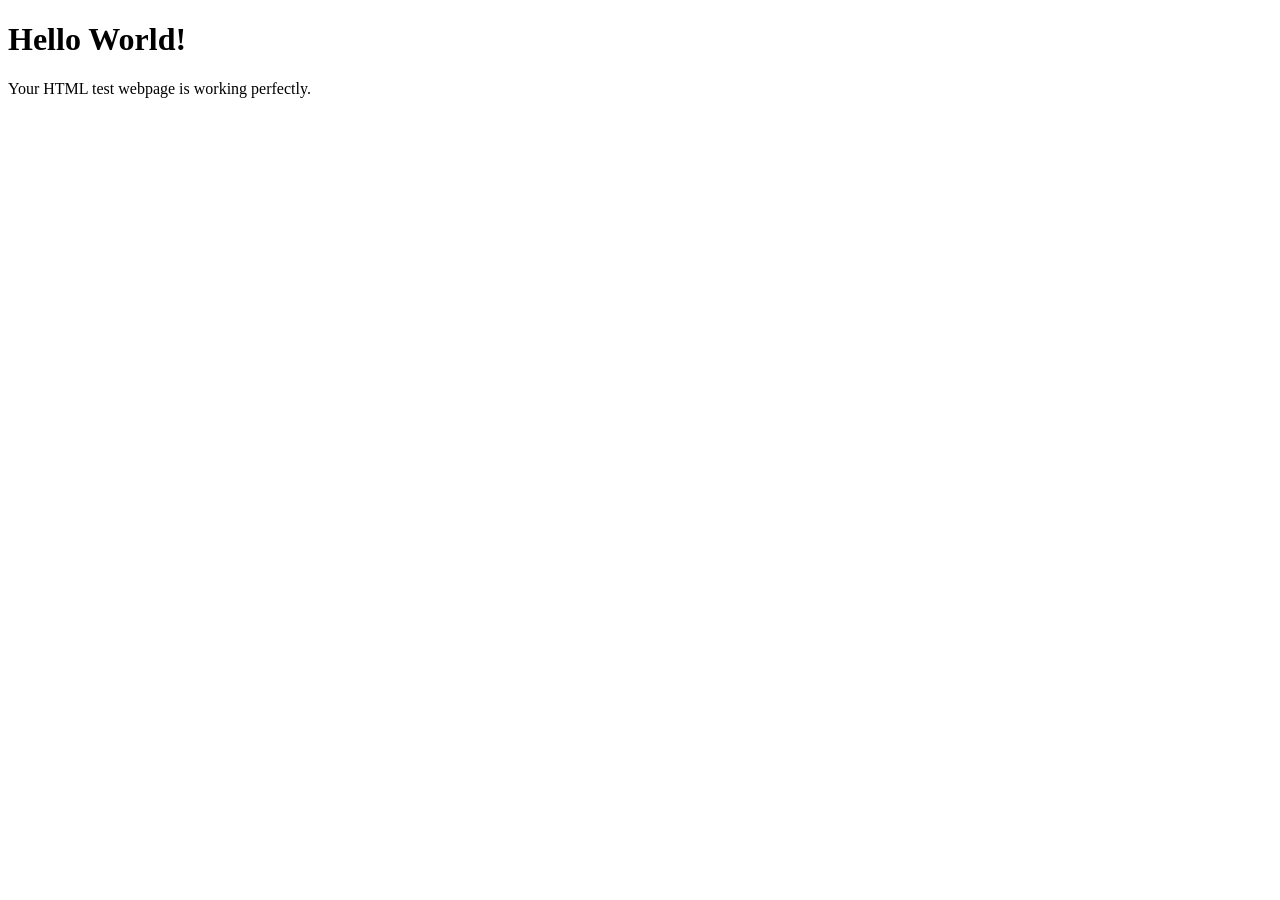
==== index.html @ b7997cdb "Create initial HTML structure for test webpage" ====
<!DOCTYPE html>
<html lang="en">
<head>
    <meta charset="UTF-8">
    <meta name="viewport" content="width=device-width, initial-scale=1.0">
    <title>Test Webpage</title>
</head>
<body>
    <h1>Hello World!</h1>
    <p>Your HTML test webpage is working perfectly.</p>
</body>
</html>
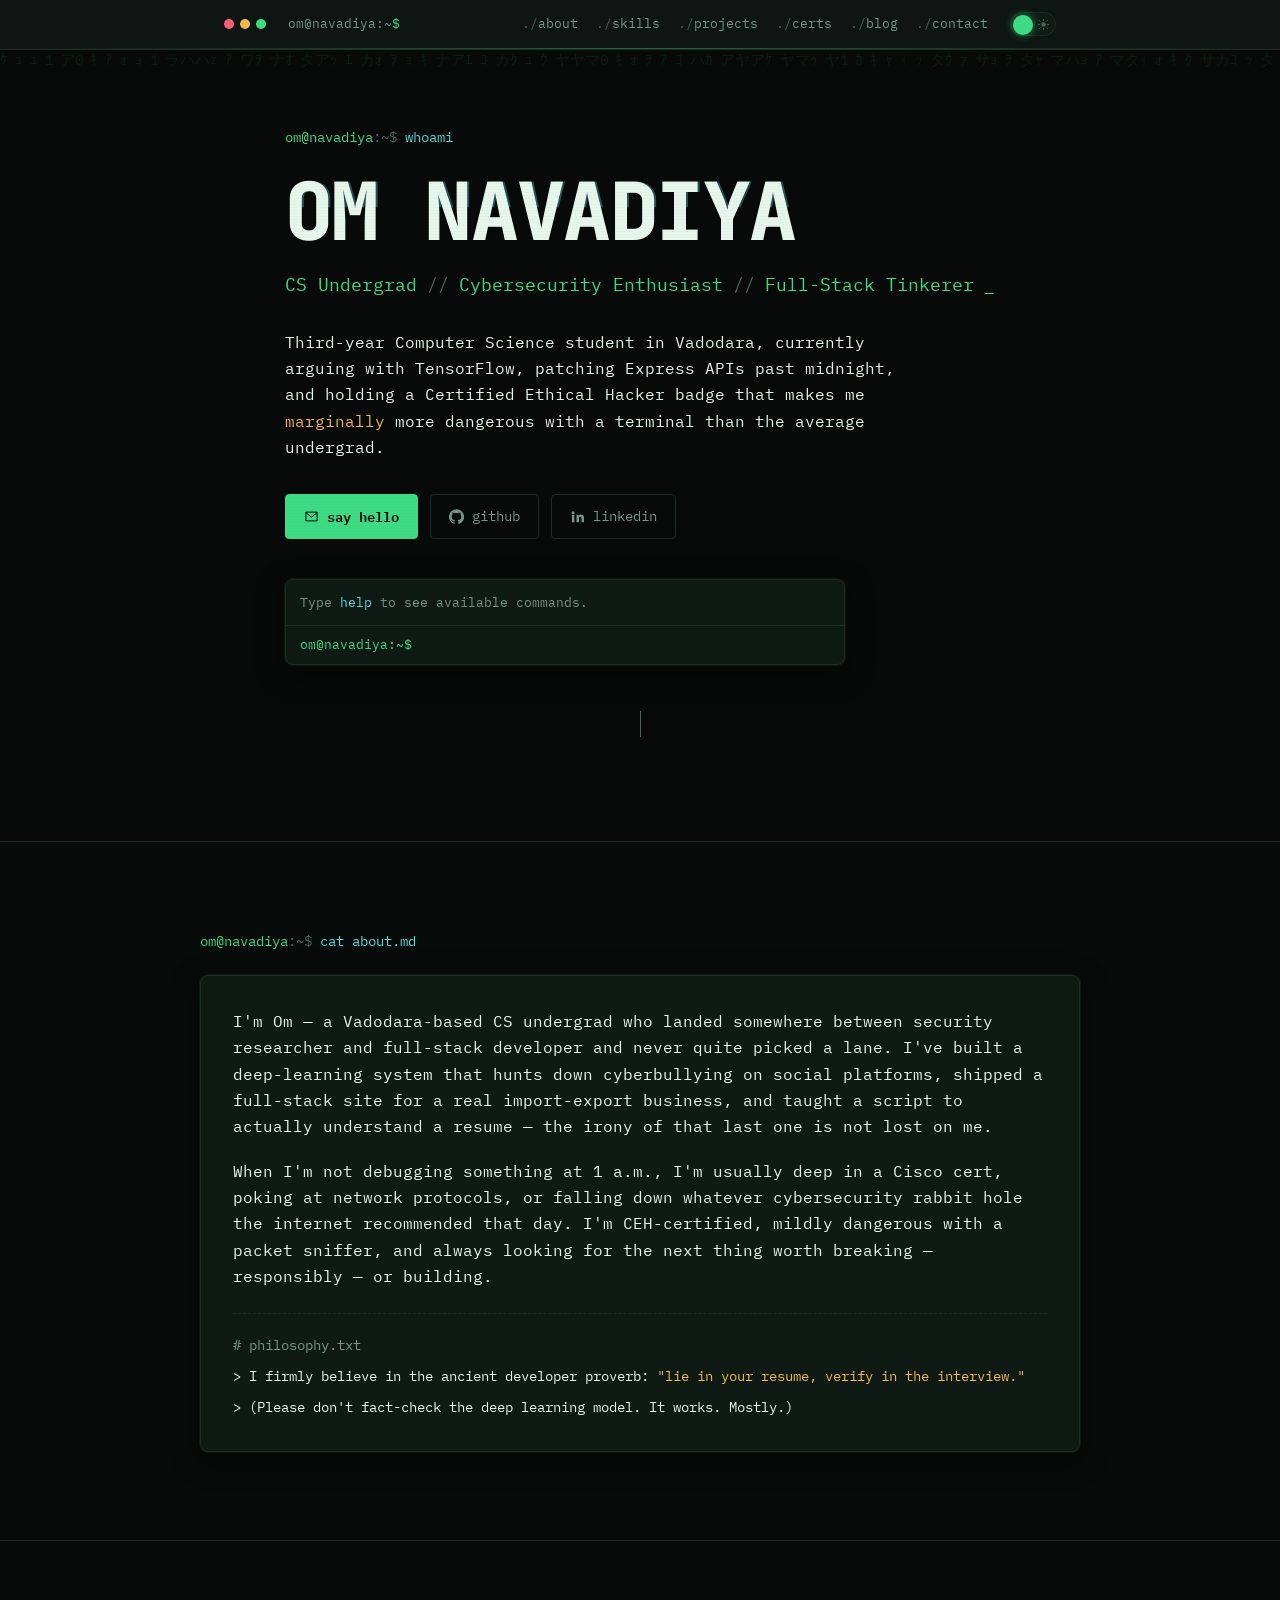
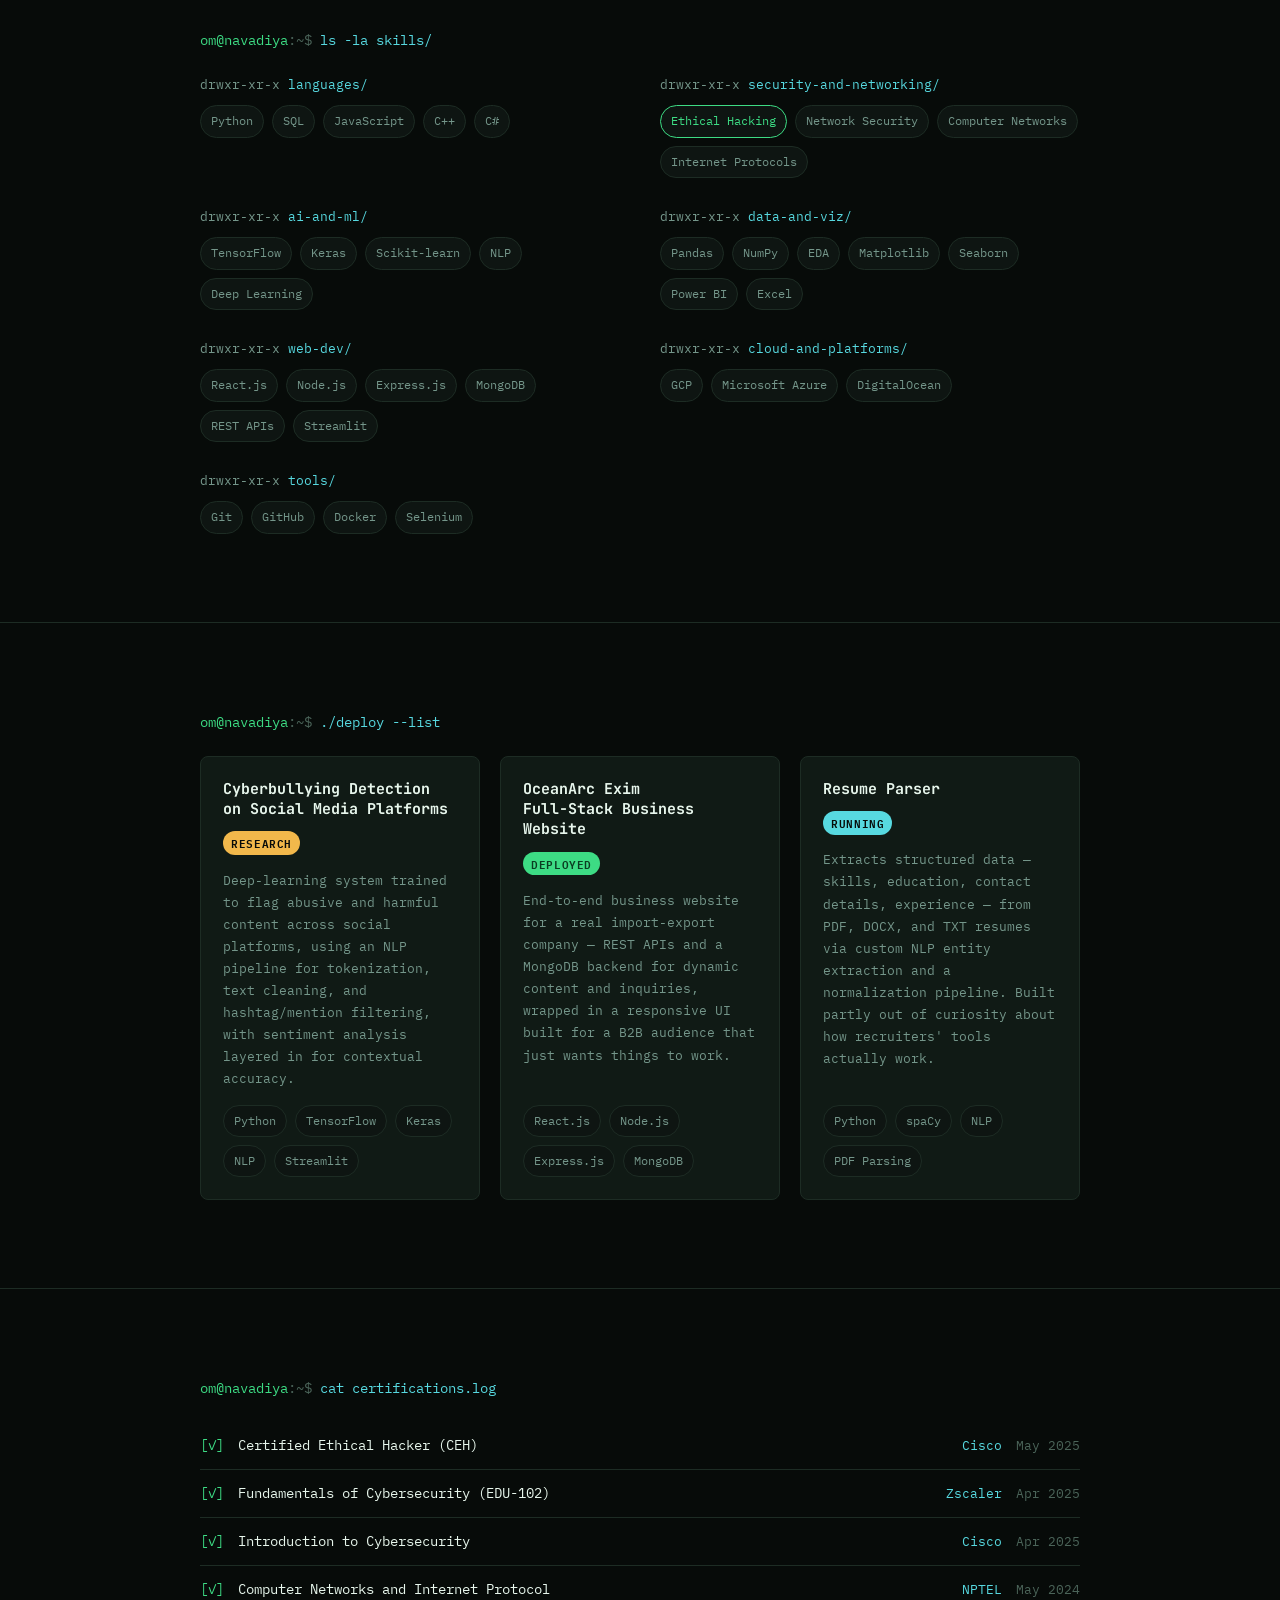
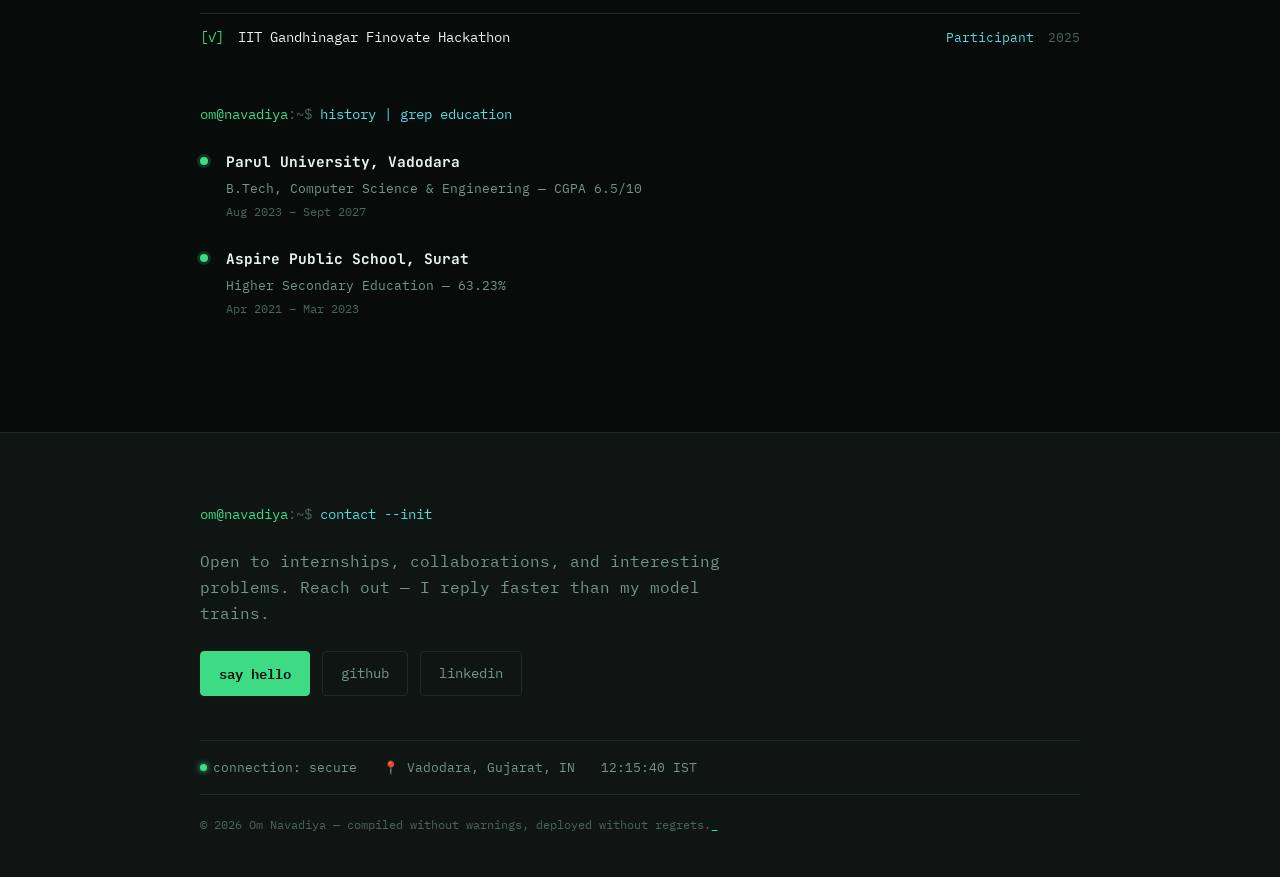
==== commit 26f46177: "Add files via upload" ====
--- a/index.html
+++ b/index.html
@@ -1,12 +1,337 @@
 <!DOCTYPE html>
-<html lang="en">
+<html lang="en" data-theme="dark">
 <head>
-    <meta charset="UTF-8">
-    <meta name="viewport" content="width=device-width, initial-scale=1.0">
-    <title>Test Webpage</title>
+<meta charset="UTF-8">
+<meta name="viewport" content="width=device-width, initial-scale=1.0">
+<title>onlyme - Om Navadiya</title>
+<meta name="description" content="Om Navadiya — Computer Science undergrad, cybersecurity enthusiast, and full-stack tinkerer based in Vadodara, India.">
+<meta name="author" content="Om Navadiya">
+
+<!-- Open Graph -->
+<meta property="og:title" content="onlyme - Om Navadiya">
+<meta property="og:description" content="CS undergrad // Cybersecurity enthusiast // Full-stack tinkerer.">
+<meta property="og:type" content="website">
+<meta property="og:url" content="https://omnavadiya.me/">
+
+<!-- Twitter -->
+<meta name="twitter:card" content="summary">
+<meta name="twitter:title" content="onlyme - Om Navadiya">
+<meta name="twitter:description" content="CS undergrad // Cybersecurity enthusiast // Full-stack tinkerer.">
+
+<link rel="icon" type="image/svg+xml" href="favicon.svg">
+<link rel="preconnect" href="https://fonts.googleapis.com">
+<link rel="preconnect" href="https://fonts.gstatic.com" crossorigin>
+<link href="https://fonts.googleapis.com/css2?family=JetBrains+Mono:wght@400;500;700;800&family=IBM+Plex+Mono:wght@400;500;600&display=swap" rel="stylesheet">
+
+<link rel="stylesheet" href="style.css">
 </head>
 <body>
-    <h1>Hello World!</h1>
-    <p>Your HTML test webpage is working perfectly.</p>
+
+<!-- theme transition veil (signature animated wipe) -->
+<div id="theme-veil" aria-hidden="true"></div>
+<div id="theme-toast" class="theme-toast" aria-live="polite"></div>
+
+<!-- ============ TERMINAL TITLEBAR ============ -->
+<header class="titlebar">
+  <div class="titlebar-inner">
+    <div class="tl-dots" aria-hidden="true">
+      <span class="dot dot-a"></span>
+      <span class="dot dot-b"></span>
+      <span class="dot dot-c"></span>
+    </div>
+    <a class="tl-path" href="index.html">om@navadiya<span class="tl-colon">:</span><span class="tl-tilde">~</span><span class="tl-dollar">$</span></a>
+
+    <nav class="tl-nav" aria-label="Section navigation">
+      <a href="#about">about</a>
+      <a href="#skills">skills</a>
+      <a href="#projects">projects</a>
+      <a href="#certs">certs</a>
+      <a href="blog.html">blog</a>
+      <a href="#contact">contact</a>
+    </nav>
+
+    <button id="theme-toggle" class="theme-toggle" type="button" role="switch" aria-checked="true" aria-label="Toggle light and dark mode">
+      <span class="toggle-track">
+        <span class="toggle-icon toggle-icon-moon">
+          <svg viewBox="0 0 24 24" width="13" height="13"><path fill="currentColor" d="M20.5 14.5A8.5 8.5 0 0 1 9.5 3.5 9 9 0 1 0 20.5 14.5Z"/></svg>
+        </span>
+        <span class="toggle-icon toggle-icon-sun">
+          <svg viewBox="0 0 24 24" width="13" height="13"><circle cx="12" cy="12" r="4.2" fill="currentColor"/><g stroke="currentColor" stroke-width="1.6" stroke-linecap="round"><path d="M12 2.5v2.4M12 19.1v2.4M4.2 4.2l1.7 1.7M18.1 18.1l1.7 1.7M2.5 12h2.4M19.1 12h2.4M4.2 19.8l1.7-1.7M18.1 5.9l1.7-1.7"/></g></svg>
+        </span>
+        <span class="toggle-knob"></span>
+      </span>
+    </button>
+  </div>
+  <div class="titlebar-scanline" aria-hidden="true"></div>
+</header>
+
+<main>
+
+  <!-- ============ HERO :: whoami ============ -->
+  <section class="section hero" id="top">
+    <canvas id="matrix-rain" aria-hidden="true"></canvas>
+    <div class="section-inner">
+      <p class="prompt-line reveal">
+        <span class="prompt-user">om@navadiya</span><span class="prompt-sep">:~$</span>
+        <span class="prompt-cmd">whoami</span>
+      </p>
+
+      <h1 class="hero-name reveal" data-text="OM NAVADIYA">OM NAVADIYA</h1>
+
+      <p class="hero-tagline reveal">
+        <span class="tag-seg">CS Undergrad</span>
+        <span class="tag-slash">//</span>
+        <span class="tag-seg">Cybersecurity Enthusiast</span>
+        <span class="tag-slash">//</span>
+        <span class="tag-seg">Full-Stack Tinkerer</span>
+        <span class="cursor-blink">_</span>
+      </p>
+
+      <p class="hero-blurb reveal">
+        Third-year Computer Science student in Vadodara, currently arguing with TensorFlow,
+        patching Express APIs past midnight, and holding a Certified Ethical Hacker badge that
+        makes me <em>marginally</em> more dangerous with a terminal than the average undergrad.
+      </p>
+
+      <div class="hero-cta reveal">
+        <a class="btn btn-primary" href="mailto:hello@omnavadiya.me">
+          <svg width="15" height="15" viewBox="0 0 24 24" fill="none"><path d="M3 5h18v14H3V5Z" stroke="currentColor" stroke-width="1.6"/><path d="m3 6 9 7 9-7" stroke="currentColor" stroke-width="1.6"/></svg>
+          say hello
+        </a>
+        <a class="btn btn-ghost" href="https://github.com/omnavadiya" target="_blank" rel="noopener">
+          <svg width="15" height="15" viewBox="0 0 24 24" fill="currentColor"><path d="M12 .5a12 12 0 0 0-3.8 23.39c.6.11.82-.26.82-.58v-2.17c-3.34.73-4.04-1.42-4.04-1.42-.55-1.4-1.34-1.77-1.34-1.77-1.09-.75.08-.73.08-.73 1.2.09 1.84 1.24 1.84 1.24 1.07 1.84 2.81 1.3 3.5 1 .1-.78.42-1.3.76-1.6-2.67-.3-5.47-1.34-5.47-5.93 0-1.31.47-2.38 1.24-3.22-.12-.31-.54-1.52.12-3.18 0 0 1.01-.32 3.3 1.23a11.5 11.5 0 0 1 6 0c2.29-1.55 3.3-1.23 3.3-1.23.66 1.66.24 2.87.12 3.18.77.84 1.24 1.91 1.24 3.22 0 4.6-2.81 5.62-5.49 5.92.43.37.81 1.1.81 2.22v3.29c0 .32.22.7.83.58A12 12 0 0 0 12 .5Z"/></svg>
+          github
+        </a>
+        <a class="btn btn-ghost" href="https://linkedin.com/in/omnavadiya" target="_blank" rel="noopener">
+          <svg width="15" height="15" viewBox="0 0 24 24" fill="currentColor"><path d="M4.98 3.5a2.5 2.5 0 1 1 0 5 2.5 2.5 0 0 1 0-5ZM3 9h4v12H3V9Zm7 0h3.8v1.7h.05c.53-1 1.83-2.05 3.77-2.05 4.03 0 4.78 2.65 4.78 6.1V21h-4v-5.6c0-1.34-.02-3.06-1.87-3.06-1.87 0-2.16 1.46-2.16 2.96V21h-4V9Z"/></svg>
+          linkedin
+        </a>
+      </div>
+
+      <!-- mini interactive terminal / easter egg -->
+      <div class="mini-term reveal" id="mini-term">
+        <div class="mini-term-output" id="mini-term-output" aria-live="polite">
+          <p class="mt-line mt-dim">Type <span class="mt-accent">help</span> to see available commands.</p>
+        </div>
+        <div class="mini-term-input-row">
+          <span class="mt-prompt">om@navadiya:~$</span>
+          <input type="text" id="mini-term-input" class="mini-term-input" autocomplete="off" autocapitalize="off" spellcheck="false" aria-label="Mini terminal command input">
+        </div>
+      </div>
+
+      <div class="scroll-cue reveal" aria-hidden="true"><span></span></div>
+    </div>
+  </section>
+
+  <!-- ============ ABOUT :: cat about.md ============ -->
+  <section class="section" id="about">
+    <div class="section-inner">
+      <p class="prompt-line reveal"><span class="prompt-user">om@navadiya</span><span class="prompt-sep">:~$</span> <span class="prompt-cmd">cat about.md</span></p>
+
+      <div class="panel reveal">
+        <p>
+          I'm Om — a Vadodara-based CS undergrad who landed somewhere between security
+          researcher and full-stack developer and never quite picked a lane. I've built a
+          deep-learning system that hunts down cyberbullying on social platforms, shipped a
+          full-stack site for a real import-export business, and taught a script to actually
+          understand a resume — the irony of that last one is not lost on me.
+        </p>
+        <p>
+          When I'm not debugging something at 1 a.m., I'm usually deep in a Cisco cert, poking
+          at network protocols, or falling down whatever cybersecurity rabbit hole the internet
+          recommended that day. I'm CEH-certified, mildly dangerous with a packet sniffer, and
+          always looking for the next thing worth breaking — responsibly — or building.
+        </p>
+
+        <div class="philosophy">
+          <p class="mt-dim"># philosophy.txt</p>
+          <p>&gt; I firmly believe in the ancient developer proverb: <span class="tag-accent">"lie in your resume, verify in the interview."</span></p>
+          <p>&gt; (Please don't fact-check the deep learning model. It works. Mostly.)</p>
+        </div>
+      </div>
+    </div>
+  </section>
+
+  <!-- ============ SKILLS :: ls -la skills/ ============ -->
+  <section class="section" id="skills">
+    <div class="section-inner">
+      <p class="prompt-line reveal"><span class="prompt-user">om@navadiya</span><span class="prompt-sep">:~$</span> <span class="prompt-cmd">ls -la skills/</span></p>
+
+      <div class="skills-grid reveal">
+
+        <div class="skill-group">
+          <p class="skill-path"><span class="mt-dim">drwxr-xr-x</span> languages/</p>
+          <div class="tags">
+            <span class="tag">Python</span><span class="tag">SQL</span><span class="tag">JavaScript</span><span class="tag">C++</span><span class="tag">C#</span>
+          </div>
+        </div>
+
+        <div class="skill-group">
+          <p class="skill-path"><span class="mt-dim">drwxr-xr-x</span> security-and-networking/</p>
+          <div class="tags">
+            <span class="tag tag-highlight">Ethical Hacking</span><span class="tag">Network Security</span><span class="tag">Computer Networks</span><span class="tag">Internet Protocols</span>
+          </div>
+        </div>
+
+        <div class="skill-group">
+          <p class="skill-path"><span class="mt-dim">drwxr-xr-x</span> ai-and-ml/</p>
+          <div class="tags">
+            <span class="tag">TensorFlow</span><span class="tag">Keras</span><span class="tag">Scikit-learn</span><span class="tag">NLP</span><span class="tag">Deep Learning</span>
+          </div>
+        </div>
+
+        <div class="skill-group">
+          <p class="skill-path"><span class="mt-dim">drwxr-xr-x</span> data-and-viz/</p>
+          <div class="tags">
+            <span class="tag">Pandas</span><span class="tag">NumPy</span><span class="tag">EDA</span><span class="tag">Matplotlib</span><span class="tag">Seaborn</span><span class="tag">Power BI</span><span class="tag">Excel</span>
+          </div>
+        </div>
+
+        <div class="skill-group">
+          <p class="skill-path"><span class="mt-dim">drwxr-xr-x</span> web-dev/</p>
+          <div class="tags">
+            <span class="tag">React.js</span><span class="tag">Node.js</span><span class="tag">Express.js</span><span class="tag">MongoDB</span><span class="tag">REST APIs</span><span class="tag">Streamlit</span>
+          </div>
+        </div>
+
+        <div class="skill-group">
+          <p class="skill-path"><span class="mt-dim">drwxr-xr-x</span> cloud-and-platforms/</p>
+          <div class="tags">
+            <span class="tag">GCP</span><span class="tag">Microsoft Azure</span><span class="tag">DigitalOcean</span>
+          </div>
+        </div>
+
+        <div class="skill-group">
+          <p class="skill-path"><span class="mt-dim">drwxr-xr-x</span> tools/</p>
+          <div class="tags">
+            <span class="tag">Git</span><span class="tag">GitHub</span><span class="tag">Docker</span><span class="tag">Selenium</span>
+          </div>
+        </div>
+
+      </div>
+    </div>
+  </section>
+
+  <!-- ============ PROJECTS :: ./deploy --list ============ -->
+  <section class="section" id="projects">
+    <div class="section-inner">
+      <p class="prompt-line reveal"><span class="prompt-user">om@navadiya</span><span class="prompt-sep">:~$</span> <span class="prompt-cmd">./deploy --list</span></p>
+
+      <div class="projects-grid reveal">
+
+        <article class="project-card">
+          <div class="project-head">
+            <h3>Cyberbullying Detection<br>on Social Media Platforms</h3>
+            <span class="status status-research">RESEARCH</span>
+          </div>
+          <p class="project-desc">
+            Deep-learning system trained to flag abusive and harmful content across social platforms,
+            using an NLP pipeline for tokenization, text cleaning, and hashtag/mention filtering, with
+            sentiment analysis layered in for contextual accuracy.
+          </p>
+          <div class="tags">
+            <span class="tag">Python</span><span class="tag">TensorFlow</span><span class="tag">Keras</span><span class="tag">NLP</span><span class="tag">Streamlit</span>
+          </div>
+        </article>
+
+        <article class="project-card">
+          <div class="project-head">
+            <h3>OceanArc Exim<br>Full-Stack Business Website</h3>
+            <span class="status status-live">DEPLOYED</span>
+          </div>
+          <p class="project-desc">
+            End-to-end business website for a real import-export company — REST APIs and a
+            MongoDB backend for dynamic content and inquiries, wrapped in a responsive UI built
+            for a B2B audience that just wants things to work.
+          </p>
+          <div class="tags">
+            <span class="tag">React.js</span><span class="tag">Node.js</span><span class="tag">Express.js</span><span class="tag">MongoDB</span>
+          </div>
+        </article>
+
+        <article class="project-card">
+          <div class="project-head">
+            <h3>Resume Parser</h3>
+            <span class="status status-running">RUNNING</span>
+          </div>
+          <p class="project-desc">
+            Extracts structured data — skills, education, contact details, experience — from PDF,
+            DOCX, and TXT resumes via custom NLP entity extraction and a normalization pipeline.
+            Built partly out of curiosity about how recruiters' tools actually work.
+          </p>
+          <div class="tags">
+            <span class="tag">Python</span><span class="tag">spaCy</span><span class="tag">NLP</span><span class="tag">PDF Parsing</span>
+          </div>
+        </article>
+
+      </div>
+    </div>
+  </section>
+
+  <!-- ============ CERTS :: cat certifications.log ============ -->
+  <section class="section" id="certs">
+    <div class="section-inner">
+      <p class="prompt-line reveal"><span class="prompt-user">om@navadiya</span><span class="prompt-sep">:~$</span> <span class="prompt-cmd">cat certifications.log</span></p>
+
+      <ul class="cert-list reveal">
+        <li><span class="cert-check">[✓]</span> <span class="cert-name">Certified Ethical Hacker (CEH)</span><span class="cert-org">Cisco</span><span class="cert-date">May 2025</span></li>
+        <li><span class="cert-check">[✓]</span> <span class="cert-name">Fundamentals of Cybersecurity (EDU-102)</span><span class="cert-org">Zscaler</span><span class="cert-date">Apr 2025</span></li>
+        <li><span class="cert-check">[✓]</span> <span class="cert-name">Introduction to Cybersecurity</span><span class="cert-org">Cisco</span><span class="cert-date">Apr 2025</span></li>
+        <li><span class="cert-check">[✓]</span> <span class="cert-name">Computer Networks and Internet Protocol</span><span class="cert-org">NPTEL</span><span class="cert-date">May 2024</span></li>
+        <li><span class="cert-check">[✓]</span> <span class="cert-name">IIT Gandhinagar Finovate Hackathon</span><span class="cert-org">Participant</span><span class="cert-date">2025</span></li>
+      </ul>
+
+      <p class="prompt-line reveal" style="margin-top:2.6rem"><span class="prompt-user">om@navadiya</span><span class="prompt-sep">:~$</span> <span class="prompt-cmd">history | grep education</span></p>
+
+      <div class="edu-list reveal">
+        <div class="edu-item">
+          <div class="edu-line"></div>
+          <div class="edu-content">
+            <h4>Parul University, Vadodara</h4>
+            <p class="mt-dim">B.Tech, Computer Science &amp; Engineering — CGPA 6.5/10</p>
+            <p class="edu-date">Aug 2023 – Sept 2027</p>
+          </div>
+        </div>
+        <div class="edu-item">
+          <div class="edu-line"></div>
+          <div class="edu-content">
+            <h4>Aspire Public School, Surat</h4>
+            <p class="mt-dim">Higher Secondary Education — 63.23%</p>
+            <p class="edu-date">Apr 2021 – Mar 2023</p>
+          </div>
+        </div>
+      </div>
+    </div>
+  </section>
+
+</main>
+
+<!-- ============ FOOTER :: status bar ============ -->
+<footer class="footer" id="contact">
+  <div class="footer-inner">
+    <div class="footer-top">
+      <p class="prompt-line"><span class="prompt-user">om@navadiya</span><span class="prompt-sep">:~$</span> <span class="prompt-cmd">contact --init</span></p>
+      <p class="footer-blurb">
+        Open to internships, collaborations, and interesting problems.
+        Reach out — I reply faster than my model trains.
+      </p>
+      <div class="hero-cta">
+        <a class="btn btn-primary" href="mailto:hello@omnavadiya.me">say hello</a>
+        <a class="btn btn-ghost" href="https://github.com/omnavadiya" target="_blank" rel="noopener">github</a>
+        <a class="btn btn-ghost" href="https://linkedin.com/in/omnavadiya" target="_blank" rel="noopener">linkedin</a>
+      </div>
+    </div>
+
+    <div class="status-bar">
+      <span class="status-item"><span class="status-dot"></span> connection: secure</span>
+      <span class="status-item">📍 Vadodara, Gujarat, IN</span>
+      <span class="status-item" id="ist-clock">--:--:-- IST</span>
+    </div>
+
+    <p class="footer-copy">© <span id="year"></span> Om Navadiya — compiled without warnings, deployed without regrets.<span class="cursor-blink">_</span></p>
+  </div>
+</footer>
+
+<script src="script.js"></script>
 </body>
 </html>
--- a/style.css
+++ b/style.css
@@ -0,0 +1,717 @@
+/* =========================================================
+   OM NAVADIYA — onlyme
+   Cyber / terminal themed personal site
+   ========================================================= */
+
+:root{
+  --font-display: 'JetBrains Mono', 'Courier New', monospace;
+  --font-body: 'IBM Plex Mono', 'Courier New', monospace;
+
+  --radius-sm: 4px;
+  --radius-md: 8px;
+  --maxw: 880px;
+
+  --dur-fast: 150ms;
+  --dur-med: 400ms;
+  --dur-wipe: 700ms;
+}
+
+/* ---------- THEME: dark (default, "night_shift") ---------- */
+:root,
+[data-theme="dark"]{
+  --bg: #070b09;
+  --bg-elevated: #0e1512;
+  --bg-panel: #101a15;
+  --border: #1d2c24;
+  --text: #e7f6ec;
+  --text-dim: #74968a;
+  --text-faint: #4b6459;
+
+  --accent-green: #3ddc84;
+  --accent-cyan: #57d9e0;
+  --accent-amber: #f2b84b;
+  --accent-red: #ff5c7a;
+
+  --shadow-glow: 0 0 0 1px rgba(61,220,132,0.08), 0 8px 30px rgba(0,0,0,0.45);
+}
+
+/* ---------- THEME: light ("day_shift") ---------- */
+[data-theme="light"]{
+  --bg: #f3f7f2;
+  --bg-elevated: #ffffff;
+  --bg-panel: #ffffff;
+  --border: #d7e2d9;
+  --text: #0f1a14;
+  --text-dim: #52685c;
+  --text-faint: #85978b;
+
+  --accent-green: #0c8a4b;
+  --accent-cyan: #027a86;
+  --accent-amber: #a56d09;
+  --accent-red: #c23653;
+
+  --shadow-glow: 0 0 0 1px rgba(12,138,75,0.08), 0 8px 24px rgba(20,40,30,0.08);
+}
+
+*, *::before, *::after{ box-sizing: border-box; }
+
+html{ scroll-behavior: smooth; }
+
+@media (prefers-reduced-motion: reduce){
+  html{ scroll-behavior: auto; }
+  *, *::before, *::after{
+    animation-duration: 0.001ms !important;
+    animation-iteration-count: 1 !important;
+    transition-duration: 0.001ms !important;
+    scroll-behavior: auto !important;
+  }
+}
+
+body{
+  margin: 0;
+  background: var(--bg);
+  color: var(--text);
+  font-family: var(--font-body);
+  font-size: 15.5px;
+  line-height: 1.7;
+  -webkit-font-smoothing: antialiased;
+  transition: background var(--dur-med) ease, color var(--dur-med) ease;
+  overflow-x: hidden;
+}
+
+a{ color: inherit; text-decoration: none; }
+
+::selection{ background: var(--accent-green); color: var(--bg); }
+
+/* subtle scanline texture over everything */
+body::before{
+  content: "";
+  position: fixed;
+  inset: 0;
+  pointer-events: none;
+  z-index: 5;
+  background: repeating-linear-gradient(
+    to bottom,
+    rgba(0,0,0,0.035) 0px,
+    rgba(0,0,0,0.035) 1px,
+    transparent 1px,
+    transparent 3px
+  );
+  opacity: 0.35;
+  mix-blend-mode: multiply;
+}
+[data-theme="light"] body::before{ opacity: 0.12; }
+
+/* ---------- focus ---------- */
+a:focus-visible, button:focus-visible, input:focus-visible{
+  outline: 2px solid var(--accent-cyan);
+  outline-offset: 2px;
+  border-radius: var(--radius-sm);
+}
+
+/* ============ THEME VEIL (signature transition) ============ */
+#theme-veil{
+  position: fixed;
+  inset: 0;
+  z-index: 9999;
+  pointer-events: none;
+  clip-path: circle(0% at var(--x, 90%) var(--y, 5%));
+  background: var(--veil-bg, #000);
+}
+#theme-veil.animate{
+  transition: clip-path var(--dur-wipe) cubic-bezier(.61,.06,.13,.94);
+}
+#theme-veil.expand{
+  clip-path: circle(150% at var(--x, 90%) var(--y, 5%));
+}
+
+body.flicker{ animation: crtFlicker 700ms steps(12); }
+@keyframes crtFlicker{
+  0%{ filter: brightness(1); }
+  8%{ filter: brightness(1.6) contrast(1.2); }
+  16%{ filter: brightness(0.85); }
+  24%{ filter: brightness(1.3); }
+  40%{ filter: brightness(0.95); }
+  100%{ filter: brightness(1); }
+}
+
+.theme-toast{
+  position: fixed;
+  top: 62px;
+  right: 18px;
+  z-index: 10000;
+  font-family: var(--font-body);
+  font-size: 12px;
+  color: var(--accent-green);
+  background: var(--bg-elevated);
+  border: 1px solid var(--border);
+  padding: 8px 12px;
+  border-radius: var(--radius-sm);
+  opacity: 0;
+  transform: translateY(-6px);
+  pointer-events: none;
+  box-shadow: var(--shadow-glow);
+}
+.theme-toast.show{
+  animation: toastPop 1600ms ease forwards;
+}
+@keyframes toastPop{
+  0%{ opacity: 0; transform: translateY(-6px); }
+  12%{ opacity: 1; transform: translateY(0); }
+  80%{ opacity: 1; transform: translateY(0); }
+  100%{ opacity: 0; transform: translateY(-6px); }
+}
+
+/* ============ TITLEBAR ============ */
+.titlebar{
+  position: sticky;
+  top: 0;
+  z-index: 100;
+  background: var(--bg-elevated);
+  border-bottom: 1px solid var(--border);
+  backdrop-filter: blur(6px);
+}
+.titlebar-inner{
+  max-width: var(--maxw);
+  margin: 0 auto;
+  padding: 12px 24px;
+  display: flex;
+  align-items: center;
+  gap: 22px;
+}
+.tl-dots{ display:flex; gap:6px; flex-shrink:0; }
+.dot{ width:10px; height:10px; border-radius:50%; display:inline-block; }
+.dot-a{ background: var(--accent-red); }
+.dot-b{ background: var(--accent-amber); }
+.dot-c{ background: var(--accent-green); }
+
+.tl-path{
+  font-size: 13px;
+  color: var(--text-dim);
+  white-space: nowrap;
+  transition: color var(--dur-fast) ease;
+}
+.tl-path:hover{ color: var(--accent-cyan); }
+.tl-dollar{ color: var(--accent-green); }
+
+.tl-nav{
+  display: flex;
+  gap: 18px;
+  margin-left: auto;
+  font-size: 13px;
+}
+.tl-nav a{
+  color: var(--text-dim);
+  position: relative;
+  transition: color var(--dur-fast) ease;
+}
+.tl-nav a:hover{ color: var(--accent-cyan); }
+.tl-nav a::before{ content: "./"; color: var(--text-faint); }
+
+@media (max-width: 700px){
+  .tl-nav{ display: none; }
+  .tl-path{ font-size: 11.5px; }
+}
+
+/* ---------- theme toggle switch ---------- */
+.theme-toggle{
+  background: none;
+  border: none;
+  padding: 0;
+  cursor: pointer;
+  flex-shrink: 0;
+}
+.toggle-track{
+  position: relative;
+  display: inline-flex;
+  align-items: center;
+  width: 46px;
+  height: 24px;
+  border-radius: 999px;
+  border: 1px solid var(--border);
+  background: var(--bg-panel);
+  padding: 2px;
+}
+.toggle-icon{
+  position: relative;
+  z-index: 1;
+  width: 20px;
+  height: 20px;
+  display: flex;
+  align-items: center;
+  justify-content: center;
+  color: var(--text-faint);
+}
+.toggle-icon-moon{ color: var(--accent-green); }
+.toggle-knob{
+  position: absolute;
+  top: 2px;
+  left: 2px;
+  width: 20px;
+  height: 20px;
+  border-radius: 50%;
+  background: var(--accent-green);
+  box-shadow: 0 0 8px rgba(61,220,132,0.6);
+  transition: transform var(--dur-med) cubic-bezier(.61,.06,.13,.94), background var(--dur-med) ease;
+}
+[data-theme="light"] .toggle-knob{
+  transform: translateX(22px);
+  background: var(--accent-amber);
+  box-shadow: 0 0 8px rgba(165,109,9,0.4);
+}
+
+.titlebar-scanline{ height: 1px; background: linear-gradient(to right, transparent, var(--accent-green), transparent); opacity: 0.4; }
+
+/* ============ LAYOUT ============ */
+.section{
+  position: relative;
+  padding: 88px 24px;
+  border-bottom: 1px solid var(--border);
+}
+.section-inner{
+  max-width: var(--maxw);
+  margin: 0 auto;
+}
+
+/* reveal-on-scroll */
+.reveal{
+  opacity: 0;
+  transform: translateY(16px);
+  transition: opacity 650ms ease, transform 650ms ease;
+}
+.reveal.in-view{ opacity: 1; transform: translateY(0); }
+
+.prompt-line{
+  font-family: var(--font-body);
+  font-size: 13.5px;
+  color: var(--text-dim);
+  margin: 0 0 22px;
+}
+.prompt-user{ color: var(--accent-green); }
+.prompt-sep{ color: var(--text-faint); }
+.prompt-cmd{ color: var(--accent-cyan); }
+
+.mt-dim{ color: var(--text-dim); }
+.mt-accent{ color: var(--accent-cyan); }
+.tag-accent{ color: var(--accent-amber); }
+
+.cursor-blink{
+  display: inline-block;
+  color: var(--accent-green);
+  animation: blink 1.1s steps(1) infinite;
+}
+@keyframes blink{ 50%{ opacity: 0; } }
+
+/* ============ HERO ============ */
+.hero{
+  padding-top: 64px;
+  min-height: 88vh;
+  display: flex;
+  align-items: center;
+  overflow: hidden;
+}
+#matrix-rain{
+  position: absolute;
+  inset: 0;
+  width: 100%;
+  height: 100%;
+  opacity: 0.14;
+  pointer-events: none;
+}
+[data-theme="light"] #matrix-rain{ opacity: 0.08; }
+
+.hero .section-inner{ position: relative; z-index: 1; }
+
+.hero-name{
+  font-family: var(--font-display);
+  font-weight: 800;
+  font-size: clamp(2.6rem, 8vw, 5rem);
+  letter-spacing: -0.02em;
+  line-height: 1;
+  margin: 0 0 18px;
+  color: var(--text);
+  position: relative;
+}
+.hero-name::after{
+  content: attr(data-text);
+  position: absolute;
+  left: 2px;
+  top: 0;
+  color: var(--accent-cyan);
+  opacity: 0.35;
+  z-index: -1;
+  clip-path: inset(0 0 55% 0);
+}
+
+.hero-tagline{
+  font-size: clamp(0.95rem, 2.2vw, 1.15rem);
+  color: var(--text-dim);
+  margin: 0 0 28px;
+  display: flex;
+  flex-wrap: wrap;
+  gap: 8px 10px;
+  align-items: center;
+}
+.tag-seg{ color: var(--accent-green); }
+.tag-slash{ color: var(--text-faint); }
+
+.hero-blurb{
+  max-width: 620px;
+  color: var(--text);
+  margin: 0 0 34px;
+}
+.hero-blurb em{ color: var(--accent-amber); font-style: normal; }
+
+.hero-cta{
+  display: flex;
+  flex-wrap: wrap;
+  gap: 12px;
+  margin-bottom: 40px;
+}
+.btn{
+  display: inline-flex;
+  align-items: center;
+  gap: 8px;
+  font-family: var(--font-body);
+  font-size: 13.5px;
+  padding: 10px 18px;
+  border-radius: var(--radius-sm);
+  border: 1px solid var(--border);
+  transition: border-color var(--dur-fast) ease, transform var(--dur-fast) ease, color var(--dur-fast) ease;
+}
+.btn:hover{ transform: translateY(-2px); }
+.btn-primary{
+  background: var(--accent-green);
+  color: var(--bg);
+  border-color: var(--accent-green);
+  font-weight: 600;
+}
+.btn-primary:hover{ box-shadow: 0 0 16px rgba(61,220,132,0.45); }
+[data-theme="light"] .btn-primary:hover{ box-shadow: 0 0 16px rgba(12,138,75,0.25); }
+.btn-ghost{ color: var(--text-dim); background: transparent; }
+.btn-ghost:hover{ color: var(--accent-cyan); border-color: var(--accent-cyan); }
+
+/* ---------- mini interactive terminal ---------- */
+.mini-term{
+  max-width: 560px;
+  border: 1px solid var(--border);
+  border-radius: var(--radius-md);
+  background: var(--bg-panel);
+  box-shadow: var(--shadow-glow);
+  overflow: hidden;
+}
+.mini-term-output{
+  max-height: 130px;
+  overflow-y: auto;
+  padding: 12px 14px 4px;
+  font-size: 12.5px;
+}
+.mt-line{ margin: 0 0 8px; }
+.mini-term-input-row{
+  display: flex;
+  align-items: center;
+  gap: 8px;
+  padding: 8px 14px;
+  border-top: 1px solid var(--border);
+}
+.mt-prompt{ color: var(--accent-green); font-size: 12.5px; white-space: nowrap; }
+.mini-term-input{
+  flex: 1;
+  background: none;
+  border: none;
+  color: var(--text);
+  font-family: var(--font-body);
+  font-size: 12.5px;
+  min-width: 0;
+}
+.mini-term-input:focus{ outline: none; }
+
+.scroll-cue{ margin-top: 46px; height: 30px; }
+.scroll-cue span{
+  display: block;
+  width: 1px;
+  height: 26px;
+  background: var(--text-faint);
+  margin: 0 auto;
+  animation: scrollCue 1.8s ease-in-out infinite;
+}
+@keyframes scrollCue{ 0%,100%{ transform: scaleY(0.3); opacity:.3; } 50%{ transform: scaleY(1); opacity:1; } }
+
+/* ============ PANEL / ABOUT ============ */
+.panel{
+  background: var(--bg-panel);
+  border: 1px solid var(--border);
+  border-radius: var(--radius-md);
+  padding: 32px;
+  box-shadow: var(--shadow-glow);
+}
+.panel p{ margin: 0 0 18px; }
+.panel p:last-of-type{ margin-bottom: 0; }
+
+.philosophy{
+  margin-top: 24px;
+  padding-top: 20px;
+  border-top: 1px dashed var(--border);
+  font-size: 13.5px;
+}
+.philosophy p{ margin: 0 0 8px; }
+
+/* ============ SKILLS ============ */
+.skills-grid{
+  display: grid;
+  grid-template-columns: 1fr 1fr;
+  gap: 28px 40px;
+}
+@media (max-width: 700px){ .skills-grid{ grid-template-columns: 1fr; } }
+
+.skill-path{
+  font-size: 12.5px;
+  margin: 0 0 10px;
+  color: var(--accent-cyan);
+}
+.tags{ display: flex; flex-wrap: wrap; gap: 8px; }
+.tag{
+  font-size: 12px;
+  padding: 5px 10px;
+  border: 1px solid var(--border);
+  border-radius: 999px;
+  color: var(--text-dim);
+  background: var(--bg-elevated);
+}
+.tag-highlight{ color: var(--accent-green); border-color: var(--accent-green); }
+
+/* ============ PROJECTS ============ */
+.projects-grid{
+  display: grid;
+  grid-template-columns: repeat(3, 1fr);
+  gap: 20px;
+}
+@media (max-width: 900px){ .projects-grid{ grid-template-columns: 1fr; } }
+
+.project-card{
+  background: var(--bg-panel);
+  border: 1px solid var(--border);
+  border-radius: var(--radius-md);
+  padding: 22px;
+  display: flex;
+  flex-direction: column;
+  gap: 14px;
+  transition: border-color var(--dur-fast) ease, transform var(--dur-fast) ease;
+}
+.project-card:hover{
+  border-color: var(--accent-cyan);
+  transform: translateY(-3px);
+}
+.project-head h3{
+  font-family: var(--font-display);
+  font-size: 15px;
+  margin: 0 0 10px;
+  line-height: 1.35;
+}
+.status{
+  display: inline-block;
+  font-size: 10.5px;
+  letter-spacing: 0.06em;
+  padding: 3px 8px;
+  border-radius: 999px;
+  font-weight: 600;
+}
+.status-live{ color: #0b3d21; background: var(--accent-green); }
+[data-theme="light"] .status-live{ color: #fff; }
+.status-running{ color: var(--bg); background: var(--accent-cyan); }
+.status-research{ color: var(--bg); background: var(--accent-amber); }
+
+.project-desc{ font-size: 13px; color: var(--text-dim); margin: 0; flex-grow: 1; }
+
+/* ============ CERTS / EDU ============ */
+.cert-list{ list-style: none; margin: 0; padding: 0; }
+.cert-list li{
+  display: flex;
+  flex-wrap: wrap;
+  gap: 4px 14px;
+  padding: 12px 0;
+  border-bottom: 1px solid var(--border);
+  font-size: 13.5px;
+  align-items: baseline;
+}
+.cert-list li:last-child{ border-bottom: none; }
+.cert-check{ color: var(--accent-green); }
+.cert-name{ flex: 1 1 auto; min-width: 220px; }
+.cert-org{ color: var(--accent-cyan); font-size: 12.5px; }
+.cert-date{ color: var(--text-faint); font-size: 12.5px; margin-left: auto; }
+
+.edu-list{ margin-top: 24px; }
+.edu-item{ display: flex; gap: 18px; padding-bottom: 22px; }
+.edu-line{
+  width: 8px; height: 8px; border-radius: 50%;
+  background: var(--accent-green);
+  margin-top: 7px; flex-shrink: 0;
+  box-shadow: 0 0 0 3px rgba(61,220,132,0.18);
+}
+.edu-content h4{ margin: 0 0 4px; font-family: var(--font-display); font-size: 14.5px; }
+.edu-content p{ margin: 0 0 2px; font-size: 13px; }
+.edu-date{ color: var(--text-faint) !important; font-size: 12px !important; }
+
+/* ============ FOOTER ============ */
+.footer{ background: var(--bg-elevated); padding: 70px 24px 30px; }
+.footer-inner{ max-width: var(--maxw); margin: 0 auto; }
+.footer-blurb{ color: var(--text-dim); max-width: 520px; margin: 0 0 24px; }
+.footer-top{ margin-bottom: 44px; }
+
+.status-bar{
+  display: flex;
+  flex-wrap: wrap;
+  gap: 10px 26px;
+  padding: 16px 0;
+  border-top: 1px solid var(--border);
+  border-bottom: 1px solid var(--border);
+  font-size: 12.5px;
+  color: var(--text-dim);
+}
+.status-item{ display: flex; align-items: center; gap: 6px; }
+.status-dot{
+  width: 7px; height: 7px; border-radius: 50%;
+  background: var(--accent-green);
+  box-shadow: 0 0 6px var(--accent-green);
+  animation: pulse 2s ease-in-out infinite;
+}
+@keyframes pulse{ 0%,100%{ opacity: 1; } 50%{ opacity: 0.4; } }
+#ist-clock{ font-variant-numeric: tabular-nums; }
+
+.footer-copy{
+  margin-top: 20px;
+  font-size: 12px;
+  color: var(--text-faint);
+}
+
+@media (max-width: 600px){
+  .section{ padding: 64px 20px; }
+  .panel{ padding: 22px; }
+}
+
+/* ============ BLOG ============ */
+.tl-active{ color: var(--accent-cyan) !important; }
+.tl-active::before{ color: var(--accent-cyan); }
+
+.blog-hero{ padding-top: 64px; padding-bottom: 56px; }
+
+.blog-title{
+  font-family: var(--font-display);
+  font-weight: 800;
+  font-size: clamp(2.2rem, 6vw, 3.4rem);
+  letter-spacing: 0.02em;
+  margin: 0 0 18px;
+  color: var(--text);
+}
+
+.tag-filter{
+  display: flex;
+  flex-wrap: wrap;
+  gap: 10px;
+  margin-top: 28px;
+}
+.filter-btn{
+  font-family: var(--font-body);
+  font-size: 12.5px;
+  padding: 7px 14px;
+  border-radius: 999px;
+  border: 1px solid var(--border);
+  background: var(--bg-elevated);
+  color: var(--text-dim);
+  cursor: pointer;
+  transition: border-color var(--dur-fast) ease, color var(--dur-fast) ease, background var(--dur-fast) ease;
+}
+.filter-btn:hover{ color: var(--accent-cyan); border-color: var(--accent-cyan); }
+.filter-btn.is-active{
+  background: var(--accent-green);
+  border-color: var(--accent-green);
+  color: var(--bg);
+  font-weight: 600;
+}
+
+.posts-section{ padding-top: 0; }
+
+.post-list{
+  display: flex;
+  flex-direction: column;
+  gap: 14px;
+}
+
+.post{
+  border: 1px solid var(--border);
+  border-radius: var(--radius-md);
+  background: var(--bg-panel);
+  transition: border-color var(--dur-fast) ease;
+  overflow: hidden;
+}
+.post[open]{ border-color: var(--accent-cyan); }
+.post[hidden]{ display: none; }
+
+.post-summary{
+  list-style: none;
+  cursor: pointer;
+  display: flex;
+  align-items: flex-start;
+  gap: 14px;
+  padding: 20px 24px;
+  -webkit-tap-highlight-color: transparent;
+}
+.post-summary::-webkit-details-marker{ display: none; }
+.post-summary::marker{ content: ""; }
+
+.post-chevron{
+  color: var(--accent-green);
+  font-family: var(--font-body);
+  flex-shrink: 0;
+  margin-top: 3px;
+  transition: transform var(--dur-fast) ease;
+}
+.post[open] .post-chevron{ transform: rotate(90deg); }
+
+.post-summary-main{
+  display: flex;
+  flex-direction: column;
+  gap: 6px;
+  flex: 1 1 auto;
+  min-width: 0;
+}
+.post-cmd{ font-size: 12px; color: var(--accent-cyan); }
+.post-title{
+  font-family: var(--font-display);
+  font-weight: 700;
+  font-size: 15.5px;
+  color: var(--text);
+  line-height: 1.4;
+}
+
+.post-meta{
+  display: flex;
+  flex-direction: column;
+  align-items: flex-end;
+  gap: 4px;
+  flex-shrink: 0;
+  font-size: 12px;
+  color: var(--text-faint);
+  white-space: nowrap;
+}
+
+.post-body{
+  padding: 0 24px 24px 54px;
+  font-size: 13.5px;
+}
+.post-body p{ margin: 0 0 16px; }
+.post-body p:last-of-type{ margin-bottom: 16px; }
+.post-tags{ display: flex; flex-wrap: wrap; gap: 8px; margin-top: 4px; }
+
+.post-empty{
+  text-align: center;
+  color: var(--text-faint);
+  padding: 40px 0;
+  font-size: 13.5px;
+}
+
+@media (max-width: 600px){
+  .post-summary{ padding: 16px 18px; gap: 10px; }
+  .post-body{ padding: 0 18px 20px 42px; }
+  .post-meta{ align-items: flex-start; flex-direction: row; gap: 10px; }
+}
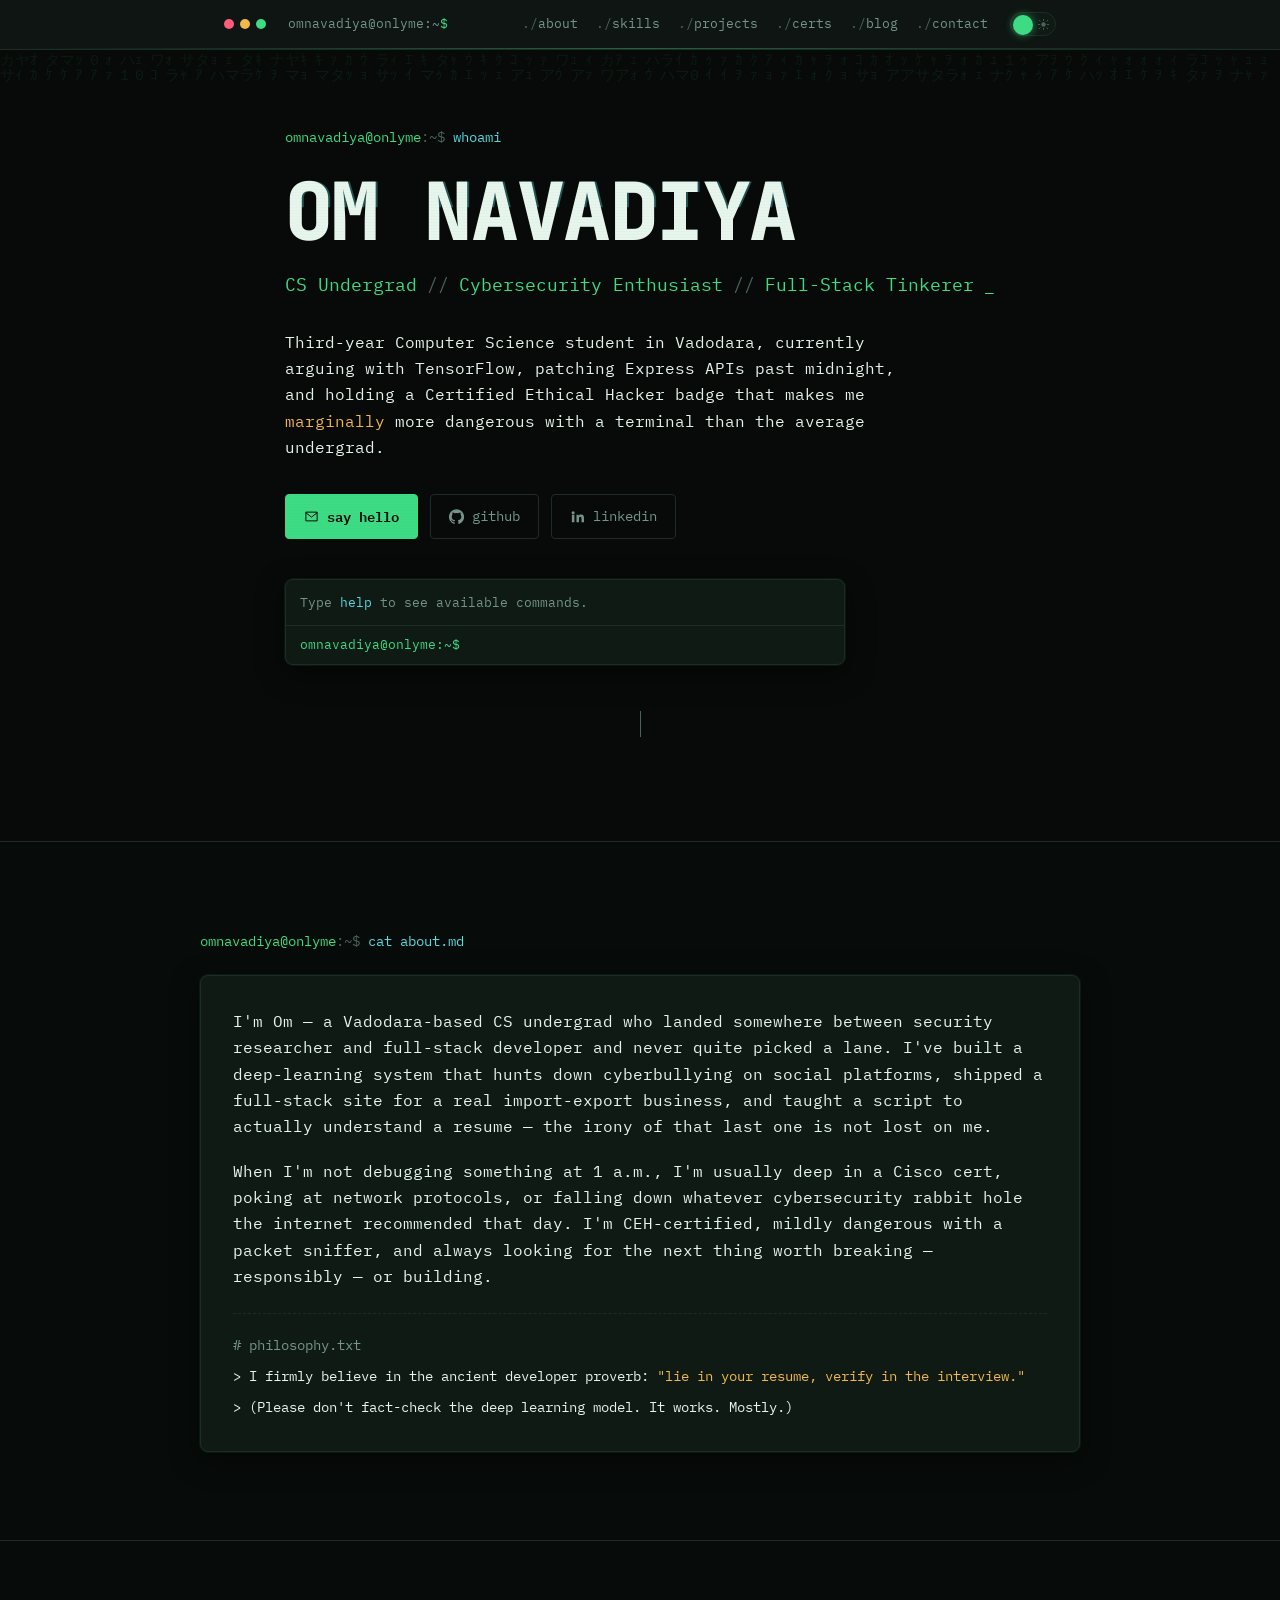
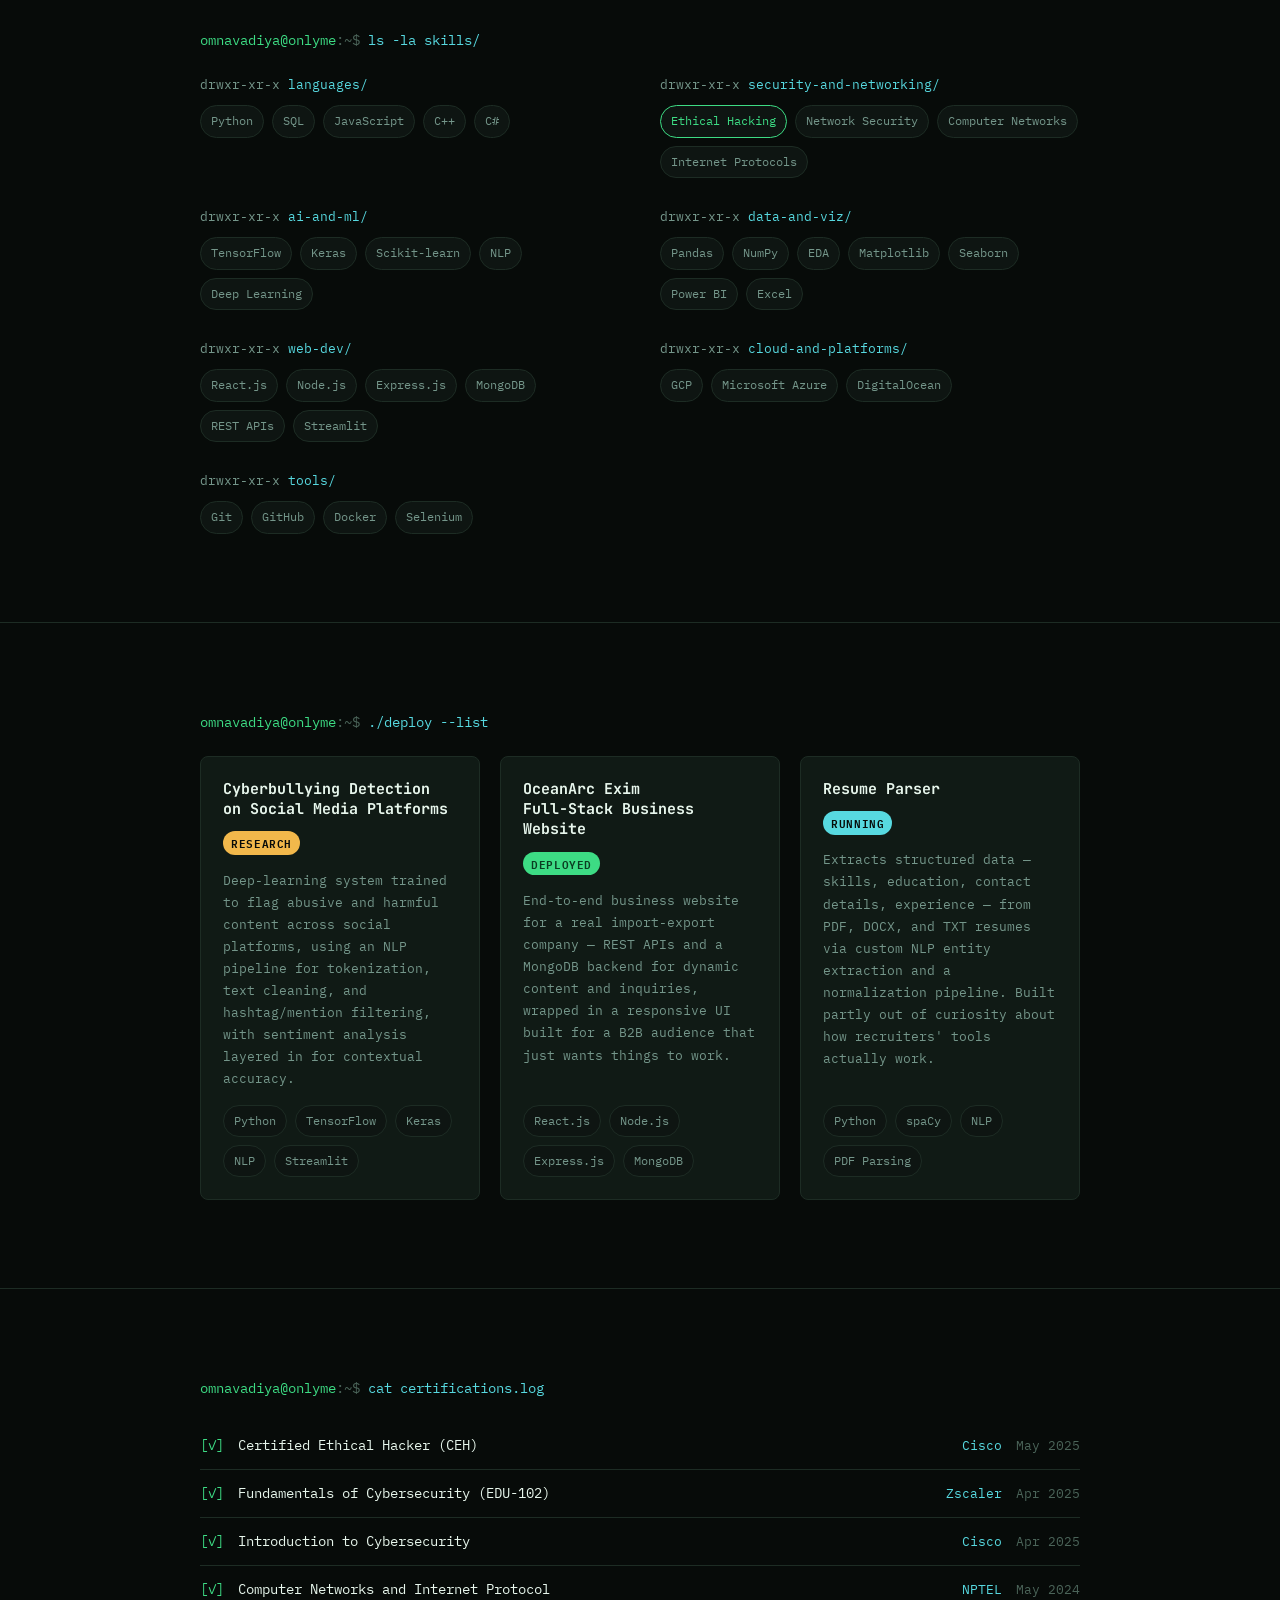
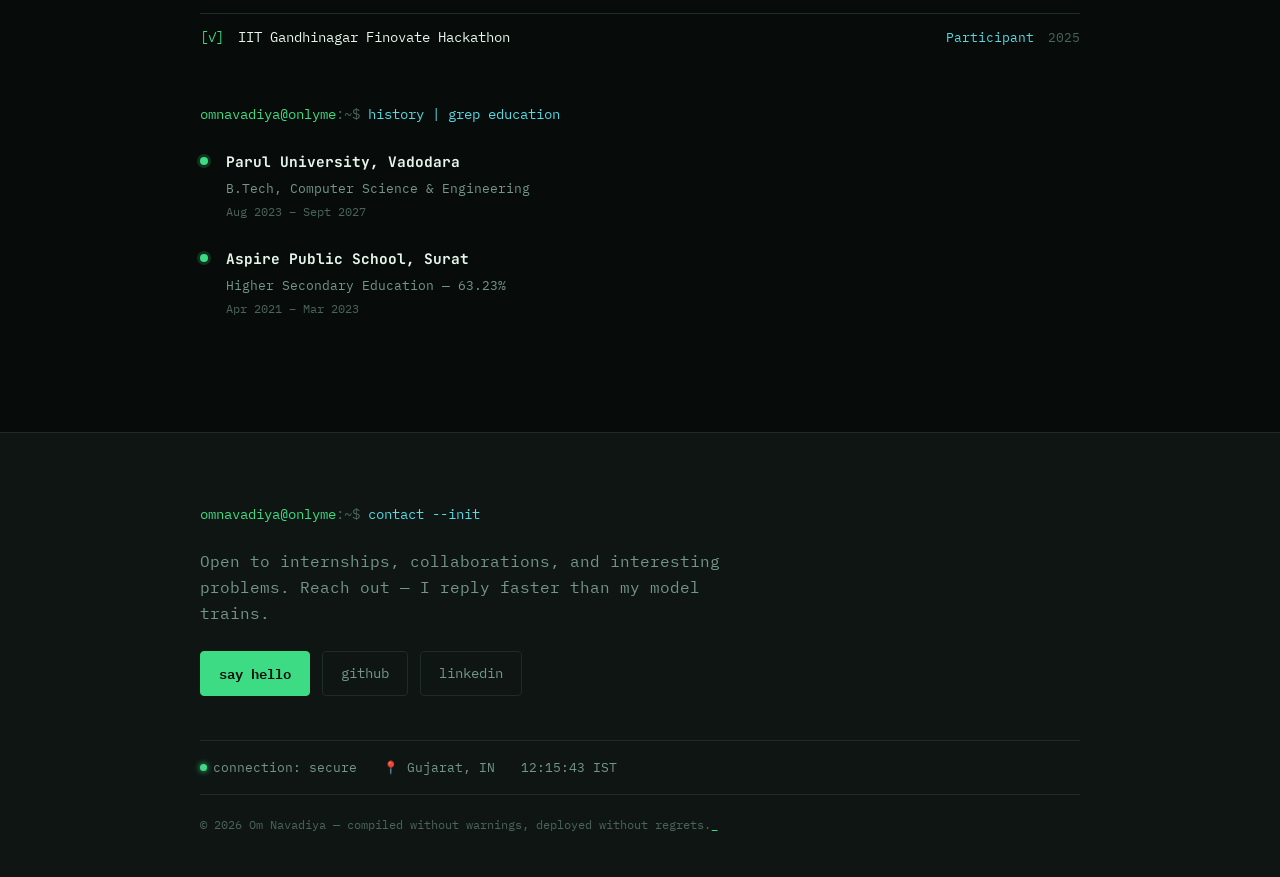
==== commit 605a2dda: "onlyme" ====
--- a/index.html
+++ b/index.html
@@ -39,7 +39,7 @@
       <span class="dot dot-b"></span>
       <span class="dot dot-c"></span>
     </div>
-    <a class="tl-path" href="index.html">om@navadiya<span class="tl-colon">:</span><span class="tl-tilde">~</span><span class="tl-dollar">$</span></a>
+    <a class="tl-path" href="index.html">omnavadiya@onlyme<span class="tl-colon">:</span><span class="tl-tilde">~</span><span class="tl-dollar">$</span></a>
 
     <nav class="tl-nav" aria-label="Section navigation">
       <a href="#about">about</a>
@@ -72,7 +72,7 @@
     <canvas id="matrix-rain" aria-hidden="true"></canvas>
     <div class="section-inner">
       <p class="prompt-line reveal">
-        <span class="prompt-user">om@navadiya</span><span class="prompt-sep">:~$</span>
+        <span class="prompt-user">omnavadiya@onlyme</span><span class="prompt-sep">:~$</span>
         <span class="prompt-cmd">whoami</span>
       </p>
 
@@ -94,15 +94,15 @@
       </p>
 
       <div class="hero-cta reveal">
-        <a class="btn btn-primary" href="mailto:hello@omnavadiya.me">
+        <a class="btn btn-primary" href="mailto:omnavadiya1930@gmail.com">
           <svg width="15" height="15" viewBox="0 0 24 24" fill="none"><path d="M3 5h18v14H3V5Z" stroke="currentColor" stroke-width="1.6"/><path d="m3 6 9 7 9-7" stroke="currentColor" stroke-width="1.6"/></svg>
           say hello
         </a>
-        <a class="btn btn-ghost" href="https://github.com/omnavadiya" target="_blank" rel="noopener">
+        <a class="btn btn-ghost" href="https://github.com/omonlyme" target="_blank" rel="noopener">
           <svg width="15" height="15" viewBox="0 0 24 24" fill="currentColor"><path d="M12 .5a12 12 0 0 0-3.8 23.39c.6.11.82-.26.82-.58v-2.17c-3.34.73-4.04-1.42-4.04-1.42-.55-1.4-1.34-1.77-1.34-1.77-1.09-.75.08-.73.08-.73 1.2.09 1.84 1.24 1.84 1.24 1.07 1.84 2.81 1.3 3.5 1 .1-.78.42-1.3.76-1.6-2.67-.3-5.47-1.34-5.47-5.93 0-1.31.47-2.38 1.24-3.22-.12-.31-.54-1.52.12-3.18 0 0 1.01-.32 3.3 1.23a11.5 11.5 0 0 1 6 0c2.29-1.55 3.3-1.23 3.3-1.23.66 1.66.24 2.87.12 3.18.77.84 1.24 1.91 1.24 3.22 0 4.6-2.81 5.62-5.49 5.92.43.37.81 1.1.81 2.22v3.29c0 .32.22.7.83.58A12 12 0 0 0 12 .5Z"/></svg>
           github
         </a>
-        <a class="btn btn-ghost" href="https://linkedin.com/in/omnavadiya" target="_blank" rel="noopener">
+        <a class="btn btn-ghost" href="https://www.linkedin.com/in/omnavdiya/" target="_blank" rel="noopener">
           <svg width="15" height="15" viewBox="0 0 24 24" fill="currentColor"><path d="M4.98 3.5a2.5 2.5 0 1 1 0 5 2.5 2.5 0 0 1 0-5ZM3 9h4v12H3V9Zm7 0h3.8v1.7h.05c.53-1 1.83-2.05 3.77-2.05 4.03 0 4.78 2.65 4.78 6.1V21h-4v-5.6c0-1.34-.02-3.06-1.87-3.06-1.87 0-2.16 1.46-2.16 2.96V21h-4V9Z"/></svg>
           linkedin
         </a>
@@ -114,7 +114,7 @@
           <p class="mt-line mt-dim">Type <span class="mt-accent">help</span> to see available commands.</p>
         </div>
         <div class="mini-term-input-row">
-          <span class="mt-prompt">om@navadiya:~$</span>
+          <span class="mt-prompt">omnavadiya@onlyme:~$</span>
           <input type="text" id="mini-term-input" class="mini-term-input" autocomplete="off" autocapitalize="off" spellcheck="false" aria-label="Mini terminal command input">
         </div>
       </div>
@@ -126,7 +126,7 @@
   <!-- ============ ABOUT :: cat about.md ============ -->
   <section class="section" id="about">
     <div class="section-inner">
-      <p class="prompt-line reveal"><span class="prompt-user">om@navadiya</span><span class="prompt-sep">:~$</span> <span class="prompt-cmd">cat about.md</span></p>
+      <p class="prompt-line reveal"><span class="prompt-user">omnavadiya@onlyme</span><span class="prompt-sep">:~$</span> <span class="prompt-cmd">cat about.md</span></p>
 
       <div class="panel reveal">
         <p>
@@ -155,7 +155,7 @@
   <!-- ============ SKILLS :: ls -la skills/ ============ -->
   <section class="section" id="skills">
     <div class="section-inner">
-      <p class="prompt-line reveal"><span class="prompt-user">om@navadiya</span><span class="prompt-sep">:~$</span> <span class="prompt-cmd">ls -la skills/</span></p>
+      <p class="prompt-line reveal"><span class="prompt-user">omnavadiya@onlyme</span><span class="prompt-sep">:~$</span> <span class="prompt-cmd">ls -la skills/</span></p>
 
       <div class="skills-grid reveal">
 
@@ -215,7 +215,7 @@
   <!-- ============ PROJECTS :: ./deploy --list ============ -->
   <section class="section" id="projects">
     <div class="section-inner">
-      <p class="prompt-line reveal"><span class="prompt-user">om@navadiya</span><span class="prompt-sep">:~$</span> <span class="prompt-cmd">./deploy --list</span></p>
+      <p class="prompt-line reveal"><span class="prompt-user">omnavadiya@onlyme</span><span class="prompt-sep">:~$</span> <span class="prompt-cmd">./deploy --list</span></p>
 
       <div class="projects-grid reveal">
 
@@ -271,7 +271,7 @@
   <!-- ============ CERTS :: cat certifications.log ============ -->
   <section class="section" id="certs">
     <div class="section-inner">
-      <p class="prompt-line reveal"><span class="prompt-user">om@navadiya</span><span class="prompt-sep">:~$</span> <span class="prompt-cmd">cat certifications.log</span></p>
+      <p class="prompt-line reveal"><span class="prompt-user">omnavadiya@onlyme</span><span class="prompt-sep">:~$</span> <span class="prompt-cmd">cat certifications.log</span></p>
 
       <ul class="cert-list reveal">
         <li><span class="cert-check">[✓]</span> <span class="cert-name">Certified Ethical Hacker (CEH)</span><span class="cert-org">Cisco</span><span class="cert-date">May 2025</span></li>
@@ -281,14 +281,14 @@
         <li><span class="cert-check">[✓]</span> <span class="cert-name">IIT Gandhinagar Finovate Hackathon</span><span class="cert-org">Participant</span><span class="cert-date">2025</span></li>
       </ul>
 
-      <p class="prompt-line reveal" style="margin-top:2.6rem"><span class="prompt-user">om@navadiya</span><span class="prompt-sep">:~$</span> <span class="prompt-cmd">history | grep education</span></p>
+      <p class="prompt-line reveal" style="margin-top:2.6rem"><span class="prompt-user">omnavadiya@onlyme</span><span class="prompt-sep">:~$</span> <span class="prompt-cmd">history | grep education</span></p>
 
       <div class="edu-list reveal">
         <div class="edu-item">
           <div class="edu-line"></div>
           <div class="edu-content">
             <h4>Parul University, Vadodara</h4>
-            <p class="mt-dim">B.Tech, Computer Science &amp; Engineering — CGPA 6.5/10</p>
+            <p class="mt-dim">B.Tech, Computer Science &amp; Engineering</p>
             <p class="edu-date">Aug 2023 – Sept 2027</p>
           </div>
         </div>
@@ -310,21 +310,21 @@
 <footer class="footer" id="contact">
   <div class="footer-inner">
     <div class="footer-top">
-      <p class="prompt-line"><span class="prompt-user">om@navadiya</span><span class="prompt-sep">:~$</span> <span class="prompt-cmd">contact --init</span></p>
+      <p class="prompt-line"><span class="prompt-user">omnavadiya@onlyme</span><span class="prompt-sep">:~$</span> <span class="prompt-cmd">contact --init</span></p>
       <p class="footer-blurb">
         Open to internships, collaborations, and interesting problems.
         Reach out — I reply faster than my model trains.
       </p>
       <div class="hero-cta">
-        <a class="btn btn-primary" href="mailto:hello@omnavadiya.me">say hello</a>
-        <a class="btn btn-ghost" href="https://github.com/omnavadiya" target="_blank" rel="noopener">github</a>
-        <a class="btn btn-ghost" href="https://linkedin.com/in/omnavadiya" target="_blank" rel="noopener">linkedin</a>
+        <a class="btn btn-primary" href="mailto:omnavadiya1930@gmail.com">say hello</a>
+        <a class="btn btn-ghost" href="https://github.com/omonlyme" target="_blank" rel="noopener">github</a>
+        <a class="btn btn-ghost" href="https://www.linkedin.com/in/omnavdiya/" target="_blank" rel="noopener">linkedin</a>
       </div>
     </div>
 
     <div class="status-bar">
       <span class="status-item"><span class="status-dot"></span> connection: secure</span>
-      <span class="status-item">📍 Vadodara, Gujarat, IN</span>
+      <span class="status-item">📍 Gujarat, IN</span>
       <span class="status-item" id="ist-clock">--:--:-- IST</span>
     </div>
 
